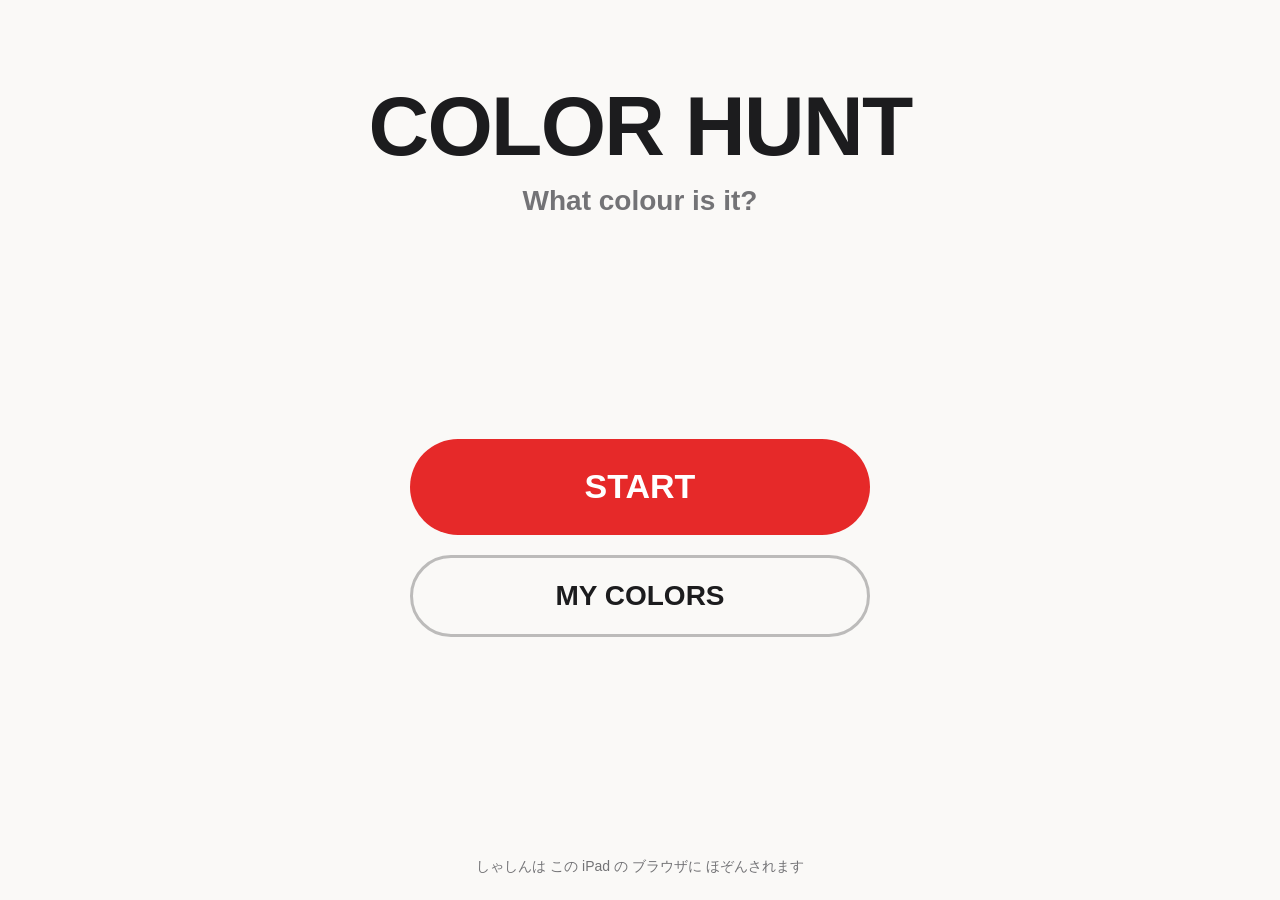
==== web/index.html @ e0b897b0 "Color Hunt: 小3外国語活動のいろさがしアプリ（Swift Playgrounds版 + Web版） 児童が「これは青だと思う」と考えてカメラを向け、アプリは指定された色の 範囲に入っている" ====
<!DOCTYPE html>
<html lang="ja">
<head>
<meta charset="utf-8">
<meta name="viewport" content="width=device-width, initial-scale=1, viewport-fit=cover, user-scalable=no">
<title>Color Hunt</title>
<meta name="description" content="小学3年生の外国語活動のための いろさがしアプリ">
<meta name="theme-color" content="#faf9f7">
<meta name="apple-mobile-web-app-capable" content="yes">
<meta name="apple-mobile-web-app-title" content="Color Hunt">
<meta name="apple-mobile-web-app-status-bar-style" content="black-translucent">
<link rel="manifest" href="manifest.webmanifest">
<link rel="stylesheet" href="styles.css">
</head>
<body>

<!-- ===================== HOME ===================== -->
<section id="screen-home" class="screen is-active screen-light">
  <div class="home-top">
    <h1 class="home-title">COLOR HUNT</h1>
    <p class="home-tagline">What colour is it?</p>
  </div>
  <div class="home-buttons">
    <button id="btn-start" class="btn btn-primary" type="button">START</button>
    <button id="btn-home-gallery" class="btn btn-secondary" type="button">MY COLORS</button>
  </div>
  <div class="home-foot">
    <p id="home-note" class="footnote"></p>
  </div>
</section>

<!-- ===================== HUNT ===================== -->
<section id="screen-hunt" class="screen screen-camera">
  <video id="video" class="camera-video" playsinline muted autoplay></video>

  <!-- まん中のターゲット（画面の中心＝映像の中心） -->
  <div class="reticle" id="reticle">
    <div class="reticle-badge" id="reticle-badge" aria-hidden="true">
      <svg viewBox="0 0 24 24" width="46" height="46"><path fill="#fff" d="M9.3 17.3 4 12l1.6-1.6 3.7 3.7L18.4 5l1.6 1.6z"/></svg>
    </div>
    <div class="reticle-ring" id="reticle-ring"></div>
    <div class="reticle-dot" id="reticle-dot"></div>
    <div class="reticle-found" id="reticle-found">You found RED!</div>
  </div>

  <!-- 上下のUI -->
  <div class="hunt-ui">
    <div class="hunt-top">
      <button id="btn-hunt-close" class="icon-button" type="button" aria-label="ホームに もどる">
        <svg viewBox="0 0 24 24" width="22" height="22"><path fill="#fff" d="M18.3 5.7 12 12l6.3 6.3-1.4 1.4L10.6 13.4 4.3 19.7 2.9 18.3 9.2 12 2.9 5.7 4.3 4.3l6.3 6.3 6.3-6.3z"/></svg>
      </button>
      <button id="btn-hunt-gallery" class="pill-button" type="button">MY COLORS</button>
    </div>

    <button id="target-word" class="target-word" type="button" aria-label="いろの なまえ。タップすると えいごで よみます">
      <span id="target-name">RED</span>
      <svg viewBox="0 0 24 24" width="32" height="32" aria-hidden="true"><path fill="#fff" fill-opacity=".9" d="M3 9v6h4l5 5V4L7 9H3zm13.5 3a4.5 4.5 0 0 0-2.5-4v8a4.5 4.5 0 0 0 2.5-4zM14 2.2v2.1a7.7 7.7 0 0 1 0 15.4v2.1a9.8 9.8 0 0 0 0-19.6z"/></svg>
    </button>

    <div class="hunt-spacer"></div>

    <p id="camera-message" class="camera-message hidden"></p>
    <p id="status-line" class="status-line">まん中に あわせてね</p>
    <button id="btn-shutter" class="shutter" type="button" aria-label="しゃしんを とる" disabled>
      <span class="shutter-inner"></span>
    </button>
  </div>

  <!-- 3 2 1 -->
  <div id="countdown" class="countdown hidden">
    <div id="countdown-color" class="countdown-color">RED</div>
    <div id="countdown-number" class="countdown-number">3</div>
  </div>

  <!-- カメラが使えないとき -->
  <div id="permission-panel" class="permission-panel hidden">
    <p class="permission-title">カメラを つかうために<br>きょかが ひつようです</p>
    <p class="permission-note" id="permission-note">
      Safari の アドレスバー左の「ぁA」→「Webサイトの設定」→ カメラを「許可」にしてください。
    </p>
    <button id="btn-retry-camera" class="btn btn-primary" type="button">もういちど ためす</button>
    <button id="btn-permission-home" class="btn btn-secondary" type="button">ホームに もどる</button>
  </div>

  <!-- 先生用のかくれた数値表示（左下すみを1.5秒長押し） -->
  <div id="debug-toggle" class="debug-toggle"></div>
  <div id="debug-panel" class="debug-panel hidden"></div>
</section>

<!-- ===================== 撮影後の確認 ===================== -->
<section id="screen-preview" class="screen screen-dark">
  <h2 id="preview-color" class="preview-color">RED</h2>
  <div class="preview-image-wrap">
    <img id="preview-image" class="preview-image" alt="">
  </div>
  <p id="preview-message" class="preview-message hidden"></p>
  <div id="preview-actions" class="preview-actions">
    <button id="btn-confirm" class="btn btn-primary" type="button">この しゃしんに する</button>
    <button id="btn-retake" class="btn btn-secondary btn-on-dark" type="button">とりなおす</button>
  </div>
  <div id="saved-actions" class="preview-actions hidden">
    <p class="saved-note">ほぞんしました</p>
    <button id="btn-share" class="btn btn-primary btn-green" type="button">ロイロノートに おくる</button>
    <button id="btn-next" class="btn btn-secondary btn-on-dark" type="button">つぎを さがす</button>
  </div>
</section>

<!-- ===================== MY COLORS ===================== -->
<section id="screen-gallery" class="screen screen-light">
  <header class="sheet-header">
    <span class="sheet-title">MY COLORS</span>
    <button id="btn-gallery-close" class="text-button" type="button">とじる</button>
  </header>
  <div id="gallery-body" class="gallery-body"></div>
  <footer class="gallery-footer">
    <button id="btn-export" class="text-button subtle" type="button">データを かきだす（先生用）</button>
  </footer>
</section>

<!-- ===================== 1枚を大きく ===================== -->
<section id="screen-detail" class="screen screen-light">
  <header class="sheet-header">
    <button id="btn-detail-back" class="text-button" type="button">← もどる</button>
    <span class="sheet-title" id="detail-color">RED</span>
    <span class="sheet-spacer"></span>
  </header>
  <div class="detail-body">
    <img id="detail-image" class="detail-image" alt="">
    <p id="detail-date" class="detail-date"></p>
    <button id="btn-detail-share" class="btn btn-primary btn-green" type="button">ロイロノートに おくる</button>
    <button id="btn-detail-delete" class="text-button danger" type="button">けす</button>
  </div>
</section>

<script type="module" src="js/app.js"></script>
</body>
</html>
---- web/styles.css ----
/* Color Hunt Web — 小学3年生向け。大きく・シンプルに。
   色は Swift 版の Theme.swift と合わせてある。 */

:root {
  --bg: #faf9f7;
  --ink: #1c1c1e;
  --subtle: #737376;
  --accent: #e62929;
  --matching: #ffcc1a;
  --success: #2ec457;
  --radius: 999px;
  --safe-t: env(safe-area-inset-top, 0px);
  --safe-b: env(safe-area-inset-bottom, 0px);
}

* { box-sizing: border-box; -webkit-tap-highlight-color: transparent; }

html, body {
  margin: 0;
  padding: 0;
  height: 100%;
  overscroll-behavior: none;
}

body {
  font-family: -apple-system, BlinkMacSystemFont, "Hiragino Sans", "Helvetica Neue", sans-serif;
  background: var(--bg);
  color: var(--ink);
  -webkit-user-select: none;
  user-select: none;
  touch-action: manipulation;
}

.hidden { display: none !important; }

/* ---------- 画面の切りかえ ---------- */
.screen {
  position: fixed;
  inset: 0;
  display: none;
  flex-direction: column;
}
.screen.is-active { display: flex; }
.screen-light { background: var(--bg); }
.screen-dark { background: #000; }
.screen-camera { background: #000; }

/* ---------- ボタン ---------- */
.btn {
  display: block;
  width: 100%;
  max-width: 460px;
  margin: 0 auto;
  border: none;
  border-radius: var(--radius);
  font-family: inherit;
  font-weight: 700;
  cursor: pointer;
  transition: opacity .12s ease, transform .12s ease;
}
.btn:active { opacity: .75; transform: scale(.985); }
.btn:disabled { opacity: .4; }

.btn-primary {
  height: 96px;
  font-size: 34px;
  color: #fff;
  background: var(--accent);
}
.btn-green { background: var(--success); }

.btn-secondary {
  height: 82px;
  font-size: 28px;
  color: var(--ink);
  background: transparent;
  border: 3px solid rgba(28, 28, 30, .28);
}
.btn-on-dark { color: #fff; border-color: rgba(255, 255, 255, .38); }

.text-button {
  border: none;
  background: none;
  font-family: inherit;
  font-size: 19px;
  font-weight: 700;
  color: var(--ink);
  padding: 10px 6px;
  cursor: pointer;
}
.text-button.subtle { color: var(--subtle); font-size: 15px; font-weight: 500; }
.text-button.danger { color: var(--accent); }

/* ---------- HOME ---------- */
#screen-home { justify-content: space-between; padding: calc(var(--safe-t) + 24px) 28px calc(var(--safe-b) + 16px); }
.home-top { text-align: center; padding-top: 6vh; }
.home-title {
  margin: 0;
  font-size: clamp(44px, 11vw, 84px);
  font-weight: 800;
  letter-spacing: -.02em;
}
.home-tagline { margin: 10px 0 0; font-size: clamp(18px, 4.4vw, 28px); font-weight: 700; color: var(--subtle); }
.home-buttons { display: flex; flex-direction: column; gap: 20px; }
.home-foot { text-align: center; min-height: 26px; }
.footnote { margin: 0; font-size: 14px; color: var(--subtle); }
.footnote.warn { color: var(--accent); }

/* ---------- カメラ画面 ---------- */
.camera-video {
  position: absolute;
  inset: 0;
  width: 100%;
  height: 100%;
  object-fit: cover;
  background: #000;
}

.hunt-ui {
  position: absolute;
  inset: 0;
  display: flex;
  flex-direction: column;
  align-items: center;
  padding: calc(var(--safe-t) + 8px) 18px calc(var(--safe-b) + 18px);
  pointer-events: none;
}
.hunt-ui > * { pointer-events: auto; }
.hunt-spacer { flex: 1; }

.hunt-top { width: 100%; display: flex; justify-content: space-between; align-items: flex-start; }
.icon-button {
  width: 52px; height: 52px;
  border: none; border-radius: 50%;
  background: rgba(0, 0, 0, .45);
  display: flex; align-items: center; justify-content: center;
  cursor: pointer;
}
.pill-button {
  height: 52px; padding: 0 18px;
  border: none; border-radius: var(--radius);
  background: rgba(0, 0, 0, .45);
  color: #fff; font-family: inherit; font-size: 16px; font-weight: 800;
  letter-spacing: .04em;
  cursor: pointer;
}

.target-word {
  margin-top: 8px;
  display: flex; align-items: center; gap: 14px;
  padding: 8px 28px;
  border: none; border-radius: var(--radius);
  background: rgba(0, 0, 0, .45);
  color: #fff;
  font-family: inherit;
  font-size: clamp(44px, 12vw, 78px);
  font-weight: 800;
  letter-spacing: -.01em;
  cursor: pointer;
}
.target-word:active { opacity: .8; }

.status-line {
  margin: 0 0 14px;
  padding: 8px 18px;
  border-radius: var(--radius);
  background: rgba(0, 0, 0, .35);
  color: #fff;
  font-size: 19px;
  font-weight: 700;
}
.camera-message {
  margin: 0 0 10px;
  padding: 9px 18px;
  border-radius: var(--radius);
  background: var(--accent);
  color: #fff;
  font-size: 15px;
  font-weight: 600;
  text-align: center;
  max-width: 90%;
}

.shutter {
  width: 96px; height: 96px;
  border: 6px solid #fff;
  border-radius: 50%;
  background: transparent;
  display: flex; align-items: center; justify-content: center;
  cursor: pointer;
  opacity: .35;
  transition: opacity .2s ease;
}
.shutter:not(:disabled) { opacity: 1; }
.shutter:not(:disabled):active { transform: scale(.94); }
.shutter-inner { width: 78px; height: 78px; border-radius: 50%; background: #fff; }

/* ---------- まん中のターゲット ---------- */
.reticle {
  position: absolute;
  top: 50%; left: 50%;
  transform: translate(-50%, -50%);
  width: 0; height: 0;
  pointer-events: none;
}
.reticle-ring {
  position: absolute; top: 50%; left: 50%;
  width: 230px; height: 230px;
  margin: -115px 0 0 -115px;
  border: 7px solid #fff;
  border-radius: 50%;
  filter: drop-shadow(0 0 5px rgba(0, 0, 0, .45));
  transition: border-color .18s ease, border-width .18s ease;
}
.reticle-dot {
  position: absolute; top: 50%; left: 50%;
  width: 16px; height: 16px; margin: -8px 0 0 -8px;
  background: #fff; border-radius: 50%;
  filter: drop-shadow(0 0 3px rgba(0, 0, 0, .45));
  transition: background-color .18s ease;
}
.reticle.is-matching .reticle-ring { border-color: var(--matching); }
.reticle.is-matching .reticle-dot { background: var(--matching); }
.reticle.is-found .reticle-ring { border-color: var(--success); border-width: 12px; }
.reticle.is-found .reticle-dot { background: var(--success); }

.reticle-badge {
  position: absolute; top: 50%; left: 50%;
  width: 84px; height: 84px; margin: -219px 0 0 -42px;
  background: var(--success); border-radius: 50%;
  display: none; align-items: center; justify-content: center;
  filter: drop-shadow(0 2px 6px rgba(0, 0, 0, .35));
}
.reticle-found {
  position: absolute; top: 50%; left: 50%;
  transform: translateX(-50%);
  margin-top: 137px;
  padding: 10px 20px;
  white-space: nowrap;
  background: var(--success);
  color: #fff; border-radius: var(--radius);
  font-size: 26px; font-weight: 800;
  display: none;
}
.reticle.is-found .reticle-badge,
.reticle.is-found .reticle-found { display: flex; }

/* ---------- 3 2 1 ---------- */
.countdown {
  position: absolute; inset: 0;
  background: rgba(0, 0, 0, .72);
  display: flex; flex-direction: column;
  align-items: center; justify-content: center;
  color: #fff;
}
.countdown-color { font-size: clamp(52px, 15vw, 96px); font-weight: 800; letter-spacing: -.01em; }
.countdown-number { font-size: clamp(96px, 28vw, 165px); font-weight: 800; line-height: 1; }
.countdown-number.pop { animation: pop .25s ease-out; }
@keyframes pop { from { transform: scale(.7); opacity: 0; } to { transform: scale(1); opacity: 1; } }

/* ---------- カメラが使えないとき ---------- */
.permission-panel {
  position: absolute; inset: 0;
  background: var(--bg);
  display: flex; flex-direction: column;
  align-items: center; justify-content: center;
  gap: 18px; padding: 30px;
  text-align: center;
}
.permission-title { margin: 0; font-size: 26px; font-weight: 800; line-height: 1.5; }
.permission-note { margin: 0; font-size: 15px; color: var(--subtle); line-height: 1.7; max-width: 460px; }

/* ---------- 先生用のかくれた表示 ---------- */
.debug-toggle { position: absolute; left: 0; bottom: 0; width: 64px; height: 64px; }
.debug-panel {
  position: absolute; left: 8px; bottom: 76px;
  padding: 8px 10px; border-radius: 8px;
  background: rgba(0, 0, 0, .65); color: #fff;
  font-family: ui-monospace, Menlo, monospace; font-size: 14px; white-space: pre;
}

/* ---------- 撮影後の確認 ---------- */
#screen-preview { align-items: center; padding: calc(var(--safe-t) + 10px) 24px calc(var(--safe-b) + 20px); gap: 14px; }
.preview-color { margin: 0; color: #fff; font-size: 46px; font-weight: 800; }
.preview-image-wrap { flex: 1; width: 100%; display: flex; align-items: center; justify-content: center; min-height: 0; }
.preview-image { max-width: 100%; max-height: 100%; object-fit: contain; }
.preview-message {
  margin: 0; padding: 9px 18px; border-radius: var(--radius);
  background: var(--accent); color: #fff; font-size: 16px; font-weight: 600; text-align: center;
}
.preview-actions { width: 100%; display: flex; flex-direction: column; gap: 12px; align-items: center; }
.saved-note { margin: 0; color: var(--success); font-size: 20px; font-weight: 800; }

/* ---------- MY COLORS ---------- */
.sheet-header {
  display: flex; align-items: center; justify-content: space-between;
  gap: 8px; padding: calc(var(--safe-t) + 8px) 16px 8px;
  border-bottom: 1px solid rgba(0, 0, 0, .08);
}
.sheet-title { font-size: 19px; font-weight: 800; letter-spacing: .04em; }
.sheet-spacer { width: 64px; }
.gallery-body { flex: 1; overflow-y: auto; -webkit-overflow-scrolling: touch; padding: 20px; }
.gallery-footer { padding: 6px 16px calc(var(--safe-b) + 10px); text-align: center; }

.color-section { margin-bottom: 30px; }
.color-section-head { display: flex; align-items: center; gap: 10px; margin-bottom: 12px; }
.color-dot { width: 22px; height: 22px; border-radius: 50%; }
.color-name { font-size: 30px; font-weight: 800; }
.color-count { font-size: 18px; font-weight: 700; color: var(--subtle); }
.color-grid { display: grid; grid-template-columns: repeat(auto-fill, minmax(140px, 1fr)); gap: 12px; }
.thumb { position: relative; width: 100%; aspect-ratio: 1 / 1; border: none; padding: 0; border-radius: 14px; overflow: hidden; background: #e6e6e6; cursor: pointer; }
.thumb img { width: 100%; height: 100%; object-fit: cover; display: block; }
.gallery-empty { text-align: center; padding-top: 80px; color: var(--subtle); }
.gallery-empty p { margin: 8px 0; }
.gallery-empty .big { font-size: 22px; font-weight: 800; }

/* ---------- 1枚を大きく ---------- */
.detail-body { flex: 1; display: flex; flex-direction: column; align-items: center; gap: 14px; padding: 18px 24px calc(var(--safe-b) + 20px); min-height: 0; }
.detail-image { flex: 1; max-width: 100%; min-height: 0; object-fit: contain; }
.detail-date { margin: 0; font-size: 15px; color: var(--subtle); }

/* ---------- 大きい画面 ---------- */
@media (min-width: 820px) {
  .home-title { font-size: 84px; }
  .color-grid { grid-template-columns: repeat(auto-fill, minmax(170px, 1fr)); }
}
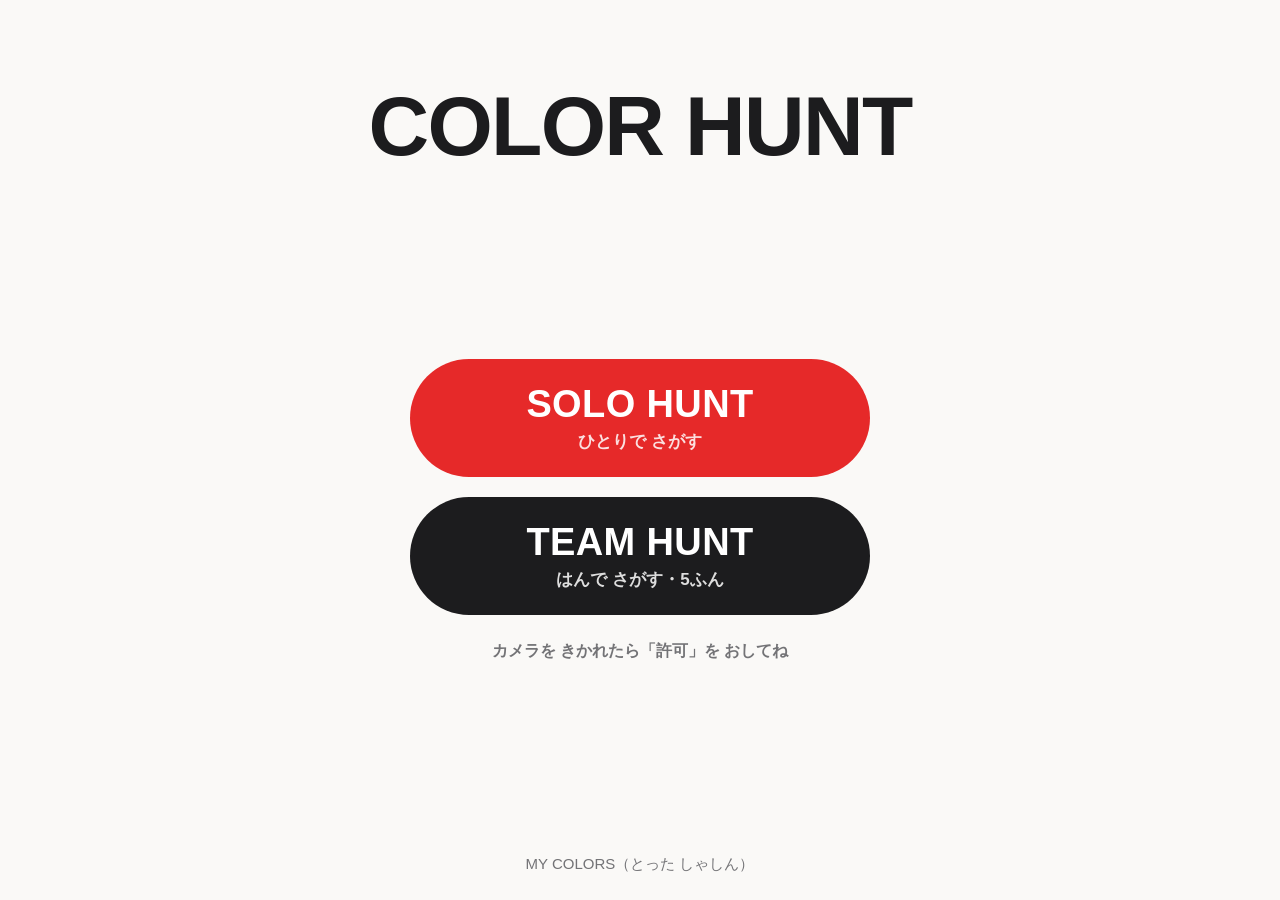
==== commit 06d39a27: "Web版: 子どもだけで使えるよう選択肢を減らし、TEAM HUNT を追加 前回の授業で、メニューが分かりにくかった。確認と選択肢をなくす。  簡略化: - HOME は SOLO HUNT / T" ====
--- a/web/index.html
+++ b/web/index.html
@@ -14,48 +14,68 @@
 </head>
 <body>
 
-<!-- ===================== HOME ===================== -->
+<!-- ===================== HOME（えらぶのは2つだけ） ===================== -->
 <section id="screen-home" class="screen is-active screen-light">
   <div class="home-top">
     <h1 class="home-title">COLOR HUNT</h1>
-    <p class="home-tagline">What colour is it?</p>
   </div>
   <div class="home-buttons">
-    <button id="btn-start" class="btn btn-primary" type="button">START</button>
-    <button id="btn-home-gallery" class="btn btn-secondary" type="button">MY COLORS</button>
+    <button id="btn-solo" class="btn btn-mode btn-primary" type="button">
+      <span class="mode-title">SOLO HUNT</span>
+      <span class="mode-sub">ひとりで さがす</span>
+    </button>
+    <button id="btn-team" class="btn btn-mode btn-dark" type="button">
+      <span class="mode-title">TEAM HUNT</span>
+      <span class="mode-sub">はんで さがす・5ふん</span>
+    </button>
+    <p class="home-hint">カメラを きかれたら「許可」を おしてね</p>
   </div>
   <div class="home-foot">
-    <p id="home-note" class="footnote"></p>
+    <button id="btn-home-gallery" class="text-button subtle" type="button">MY COLORS（とった しゃしん）</button>
   </div>
 </section>
 
-<!-- ===================== HUNT ===================== -->
+<!-- ===================== TEAM をえらぶ ===================== -->
+<section id="screen-team" class="screen screen-light">
+  <header class="plain-header">
+    <button id="btn-team-back" class="text-button subtle" type="button">← もどる</button>
+  </header>
+  <h2 class="team-title">Choose your team</h2>
+  <div id="team-grid" class="team-grid"></div>
+</section>
+
+<!-- ===================== さがす（SOLO / TEAM 共通） ===================== -->
 <section id="screen-hunt" class="screen screen-camera">
   <video id="video" class="camera-video" playsinline muted autoplay></video>
 
-  <!-- まん中のターゲット（画面の中心＝映像の中心） -->
   <div class="reticle" id="reticle">
-    <div class="reticle-badge" id="reticle-badge" aria-hidden="true">
+    <div class="reticle-badge" aria-hidden="true">
       <svg viewBox="0 0 24 24" width="46" height="46"><path fill="#fff" d="M9.3 17.3 4 12l1.6-1.6 3.7 3.7L18.4 5l1.6 1.6z"/></svg>
     </div>
-    <div class="reticle-ring" id="reticle-ring"></div>
-    <div class="reticle-dot" id="reticle-dot"></div>
+    <div class="reticle-ring"></div>
+    <div class="reticle-dot"></div>
     <div class="reticle-found" id="reticle-found">You found RED!</div>
   </div>
 
-  <!-- 上下のUI -->
   <div class="hunt-ui">
     <div class="hunt-top">
       <button id="btn-hunt-close" class="icon-button" type="button" aria-label="ホームに もどる">
         <svg viewBox="0 0 24 24" width="22" height="22"><path fill="#fff" d="M18.3 5.7 12 12l6.3 6.3-1.4 1.4L10.6 13.4 4.3 19.7 2.9 18.3 9.2 12 2.9 5.7 4.3 4.3l6.3 6.3 6.3-6.3z"/></svg>
       </button>
-      <button id="btn-hunt-gallery" class="pill-button" type="button">MY COLORS</button>
+      <button id="btn-finish" class="pill-button hidden" type="button">FINISH</button>
+      <span class="hunt-top-spacer"></span>
+      <span id="team-badge" class="pill-label hidden">TEAM 1</span>
     </div>
 
     <button id="target-word" class="target-word" type="button" aria-label="いろの なまえ。タップすると えいごで よみます">
       <span id="target-name">RED</span>
       <svg viewBox="0 0 24 24" width="32" height="32" aria-hidden="true"><path fill="#fff" fill-opacity=".9" d="M3 9v6h4l5 5V4L7 9H3zm13.5 3a4.5 4.5 0 0 0-2.5-4v8a4.5 4.5 0 0 0 2.5-4zM14 2.2v2.1a7.7 7.7 0 0 1 0 15.4v2.1a9.8 9.8 0 0 0 0-19.6z"/></svg>
     </button>
+
+    <div id="team-status" class="team-status hidden">
+      <span class="team-timer" id="team-timer">5:00</span>
+      <span class="team-found">✓ Found <b id="team-found">0</b></span>
+    </div>
 
     <div class="hunt-spacer"></div>
 
@@ -72,37 +92,70 @@
     <div id="countdown-number" class="countdown-number">3</div>
   </div>
 
+  <!-- 撮ったら確認画面を出さず、ここで一瞬知らせてすぐ探索へ戻る -->
+  <div id="saved-flash" class="saved-flash hidden">
+    <img id="saved-image" class="saved-image" alt="">
+    <div class="saved-label">✓ ほぞんしました</div>
+  </div>
+
+  <!-- TIME'S UP -->
+  <div id="timesup" class="timesup hidden">
+    <div class="timesup-title">TIME'S UP!</div>
+    <div class="timesup-sub" id="timesup-sub">Found 0</div>
+  </div>
+
+  <!-- FINISH の確認（2択だけ） -->
+  <div id="finish-confirm" class="modal hidden">
+    <div class="modal-card">
+      <p class="modal-title">Finish Team Hunt?</p>
+      <button id="btn-finish-yes" class="btn btn-primary" type="button">Finish</button>
+      <button id="btn-finish-no" class="btn btn-secondary" type="button">Cancel</button>
+    </div>
+  </div>
+
   <!-- カメラが使えないとき -->
   <div id="permission-panel" class="permission-panel hidden">
-    <p class="permission-title">カメラを つかうために<br>きょかが ひつようです</p>
-    <p class="permission-note" id="permission-note">
-      Safari の アドレスバー左の「ぁA」→「Webサイトの設定」→ カメラを「許可」にしてください。
-    </p>
+    <p class="permission-title">カメラが つかえません<br>せんせいを よんでね</p>
+    <div class="teacher-note">
+      <b>先生へ</b><br>
+      ページを再読み込みすると、もう一度カメラの許可を聞かれます。<br>
+      出ない場合: Safari のアドレスバー左の「ぁA」→「Webサイトの設定」→ カメラ →「許可」
+    </div>
     <button id="btn-retry-camera" class="btn btn-primary" type="button">もういちど ためす</button>
     <button id="btn-permission-home" class="btn btn-secondary" type="button">ホームに もどる</button>
   </div>
 
-  <!-- 先生用のかくれた数値表示（左下すみを1.5秒長押し） -->
   <div id="debug-toggle" class="debug-toggle"></div>
   <div id="debug-panel" class="debug-panel hidden"></div>
 </section>
 
-<!-- ===================== 撮影後の確認 ===================== -->
-<section id="screen-preview" class="screen screen-dark">
-  <h2 id="preview-color" class="preview-color">RED</h2>
-  <div class="preview-image-wrap">
-    <img id="preview-image" class="preview-image" alt="">
+<!-- ===================== RESULT（大画面に映す前提） ===================== -->
+<section id="screen-result" class="screen screen-light">
+  <div class="result-head">
+    <div class="result-team" id="result-team">TEAM 1</div>
+    <div class="result-color"><span class="result-swatch" id="result-swatch"></span><span id="result-color">RED</span></div>
+    <div class="result-count" id="result-count">0</div>
+    <div class="result-found">FOUND</div>
   </div>
-  <p id="preview-message" class="preview-message hidden"></p>
-  <div id="preview-actions" class="preview-actions">
-    <button id="btn-confirm" class="btn btn-primary" type="button">この しゃしんに する</button>
-    <button id="btn-retake" class="btn btn-secondary btn-on-dark" type="button">とりなおす</button>
+  <div id="result-grid" class="result-grid"></div>
+  <div class="result-foot">
+    <button id="btn-result-home" class="btn btn-secondary" type="button">ホームに もどる</button>
   </div>
-  <div id="saved-actions" class="preview-actions hidden">
-    <p class="saved-note">ほぞんしました</p>
-    <button id="btn-share" class="btn btn-primary btn-green" type="button">ロイロノートに おくる</button>
-    <button id="btn-next" class="btn btn-secondary btn-on-dark" type="button">つぎを さがす</button>
+</section>
+
+<!-- ===================== 写真を大きく ===================== -->
+<section id="screen-viewer" class="screen screen-light">
+  <header class="plain-header">
+    <button id="btn-viewer-back" class="text-button subtle" type="button">← もどる</button>
+    <button id="btn-viewer-share" class="text-button subtle" type="button">ロイロノートに おくる</button>
+  </header>
+  <div class="viewer-color" id="viewer-color">RED</div>
+  <div class="viewer-stage">
+    <button id="btn-prev" class="viewer-nav" type="button" aria-label="まえの しゃしん">‹</button>
+    <img id="viewer-image" class="viewer-image" alt="">
+    <button id="btn-next" class="viewer-nav" type="button" aria-label="つぎの しゃしん">›</button>
   </div>
+  <div class="viewer-index" id="viewer-index">1 / 1</div>
 </section>
 
 <!-- ===================== MY COLORS ===================== -->
@@ -117,7 +170,7 @@
   </footer>
 </section>
 
-<!-- ===================== 1枚を大きく ===================== -->
+<!-- ===================== 1枚を大きく（MY COLORS から） ===================== -->
 <section id="screen-detail" class="screen screen-light">
   <header class="sheet-header">
     <button id="btn-detail-back" class="text-button" type="button">← もどる</button>
--- a/web/styles.css
+++ b/web/styles.css
@@ -324,3 +324,135 @@
   .home-title { font-size: 84px; }
   .color-grid { grid-template-columns: repeat(auto-fill, minmax(170px, 1fr)); }
 }
+
+/* =====================================================================
+   簡略版（2026-09）: 選択肢を減らした HOME / TEAM / RESULT / 撮影後の知らせ
+   ===================================================================== */
+
+/* ---------- HOME: 2つの大きなボタン ---------- */
+.btn-mode {
+  height: auto;
+  min-height: 118px;
+  padding: 16px 20px;
+  display: flex;
+  flex-direction: column;
+  align-items: center;
+  justify-content: center;
+  gap: 4px;
+}
+.btn-dark { color: #fff; background: var(--ink); }
+.mode-title { font-size: 38px; font-weight: 800; letter-spacing: .01em; }
+.mode-sub { font-size: 17px; font-weight: 700; opacity: .85; }
+.home-hint { margin: 6px 0 0; text-align: center; font-size: 16px; font-weight: 700; color: var(--subtle); }
+
+/* ---------- TEAM をえらぶ ---------- */
+.plain-header {
+  display: flex; align-items: center; justify-content: space-between;
+  padding: calc(var(--safe-t) + 8px) 16px 4px;
+}
+.team-title { margin: 6px 0 18px; text-align: center; font-size: clamp(34px, 7vw, 48px); font-weight: 800; }
+.team-grid {
+  display: grid;
+  grid-template-columns: repeat(auto-fill, minmax(150px, 1fr));
+  gap: 18px;
+  padding: 0 24px calc(var(--safe-b) + 24px);
+  max-width: 820px;
+  width: 100%;
+  margin: 0 auto;
+}
+.team-card {
+  height: 150px;
+  border: 3px solid rgba(28, 28, 30, .18);
+  border-radius: 22px;
+  background: #fff;
+  display: flex; flex-direction: column; align-items: center; justify-content: center;
+  font-family: inherit; color: var(--ink);
+  cursor: pointer;
+}
+.team-card:active { transform: scale(.97); }
+.team-card small { font-size: 16px; font-weight: 700; color: var(--subtle); }
+.team-card span { font-size: 72px; font-weight: 800; line-height: 1; }
+
+/* ---------- さがす画面の TEAM 表示 ---------- */
+.hunt-top-spacer { flex: 1; }
+.pill-label {
+  height: 52px; padding: 0 16px;
+  border-radius: var(--radius);
+  background: rgba(0, 0, 0, .45);
+  color: #fff; font-size: 17px; font-weight: 800;
+  display: inline-flex; align-items: center;
+}
+.team-status { margin-top: 10px; display: flex; gap: 14px; align-items: center; }
+.team-timer {
+  padding: 4px 18px; border-radius: var(--radius);
+  background: rgba(0, 0, 0, .45); color: #fff;
+  font-size: 40px; font-weight: 800; font-variant-numeric: tabular-nums;
+}
+.team-timer.is-warning { color: var(--matching); }
+.team-found {
+  padding: 6px 16px; border-radius: var(--radius);
+  background: rgba(0, 0, 0, .45); color: #fff;
+  font-size: 18px; font-weight: 700;
+}
+.team-found b { font-size: 30px; font-weight: 800; margin-left: 4px; }
+
+/* ---------- 撮ったあとの一瞬の知らせ ---------- */
+.saved-flash {
+  position: absolute; inset: 0;
+  background: rgba(0, 0, 0, .82);
+  display: flex; flex-direction: column; align-items: center; justify-content: center;
+  gap: 18px;
+}
+.saved-image { max-width: 70%; max-height: 58%; border-radius: 16px; border: 4px solid #fff; }
+.saved-label { color: #fff; font-size: 34px; font-weight: 800; }
+
+/* ---------- TIME'S UP / 確認 ---------- */
+.timesup {
+  position: absolute; inset: 0; background: rgba(0, 0, 0, .8);
+  display: flex; flex-direction: column; align-items: center; justify-content: center; gap: 10px;
+  color: #fff;
+}
+.timesup-title { font-size: clamp(48px, 13vw, 76px); font-weight: 800; }
+.timesup-sub { font-size: 40px; font-weight: 800; opacity: .9; }
+.modal {
+  position: absolute; inset: 0; background: rgba(0, 0, 0, .55);
+  display: flex; align-items: center; justify-content: center; padding: 24px;
+}
+.modal-card {
+  width: 100%; max-width: 440px; background: var(--bg); border-radius: 24px;
+  padding: 26px 22px; display: flex; flex-direction: column; gap: 14px;
+}
+.modal-title { margin: 0 0 4px; text-align: center; font-size: 26px; font-weight: 800; }
+.teacher-note {
+  max-width: 480px; padding: 14px; border-radius: 14px;
+  background: rgba(28, 28, 30, .05);
+  font-size: 14px; line-height: 1.7; color: var(--subtle); text-align: center;
+}
+
+/* ---------- RESULT（教室の大画面に映す） ---------- */
+#screen-result { padding-top: calc(var(--safe-t) + 8px); }
+.result-head { text-align: center; padding: 6px 20px 0; }
+.result-team { font-size: 44px; font-weight: 800; }
+.result-color { display: flex; align-items: center; justify-content: center; gap: 14px; font-size: 62px; font-weight: 800; }
+.result-swatch { width: 38px; height: 38px; border-radius: 10px; border: 2px solid rgba(28,28,30,.18); }
+.result-count { font-size: 150px; font-weight: 800; line-height: 1; margin-top: 4px; }
+.result-found { font-size: 34px; font-weight: 800; color: var(--subtle); margin-top: -6px; }
+.result-grid {
+  flex: 1; overflow-y: auto; -webkit-overflow-scrolling: touch;
+  display: grid; grid-template-columns: repeat(auto-fill, minmax(230px, 1fr));
+  gap: 14px; padding: 14px 20px; align-content: start;
+}
+.result-foot { padding: 10px 28px calc(var(--safe-b) + 16px); }
+.result-empty { grid-column: 1 / -1; text-align: center; color: var(--subtle); font-size: 20px; font-weight: 700; padding-top: 30px; }
+
+/* ---------- 写真を大きく ---------- */
+.viewer-color { text-align: center; font-size: 46px; font-weight: 800; }
+.viewer-stage { flex: 1; min-height: 0; display: flex; align-items: center; gap: 8px; padding: 8px; }
+.viewer-image { flex: 1; min-width: 0; max-height: 100%; object-fit: contain; }
+.viewer-nav {
+  width: 64px; height: 120px; border: none; border-radius: 16px;
+  background: rgba(28, 28, 30, .06); color: var(--ink);
+  font-size: 56px; font-weight: 700; cursor: pointer;
+}
+.viewer-nav:disabled { opacity: .2; }
+.viewer-index { text-align: center; font-size: 30px; font-weight: 800; padding-bottom: calc(var(--safe-b) + 16px); }
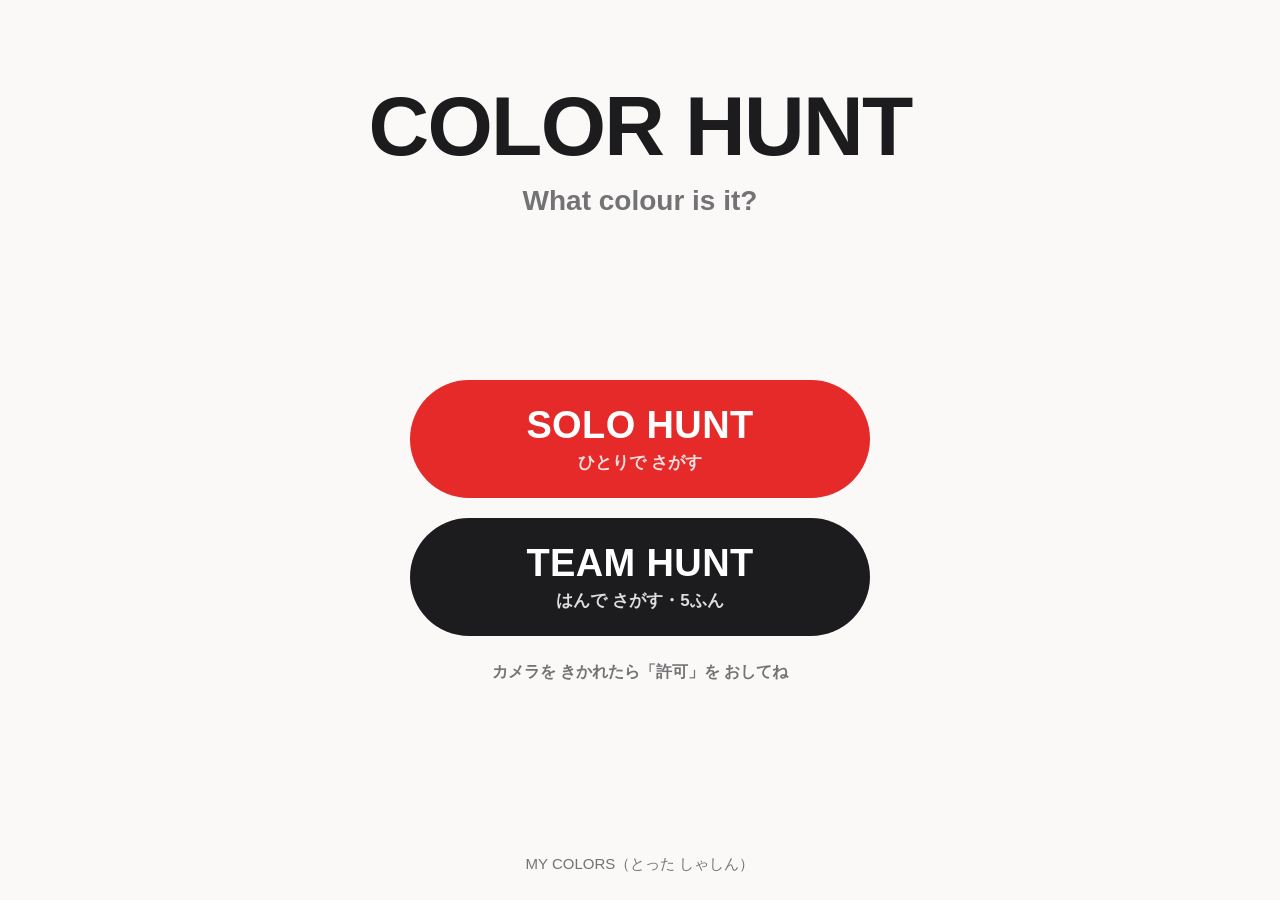
==== commit 0ddb3f45: "Swift版も子ども向けに簡略化 / Web版のホームに What colour is it? を戻す Swift版（Web版と同じ方針）: - 撮影後の確認画面（この しゃしんに する／とりなおす）" ====
--- a/web/index.html
+++ b/web/index.html
@@ -18,6 +18,7 @@
 <section id="screen-home" class="screen is-active screen-light">
   <div class="home-top">
     <h1 class="home-title">COLOR HUNT</h1>
+    <p class="home-tagline">What colour is it?</p>
   </div>
   <div class="home-buttons">
     <button id="btn-solo" class="btn btn-mode btn-primary" type="button">
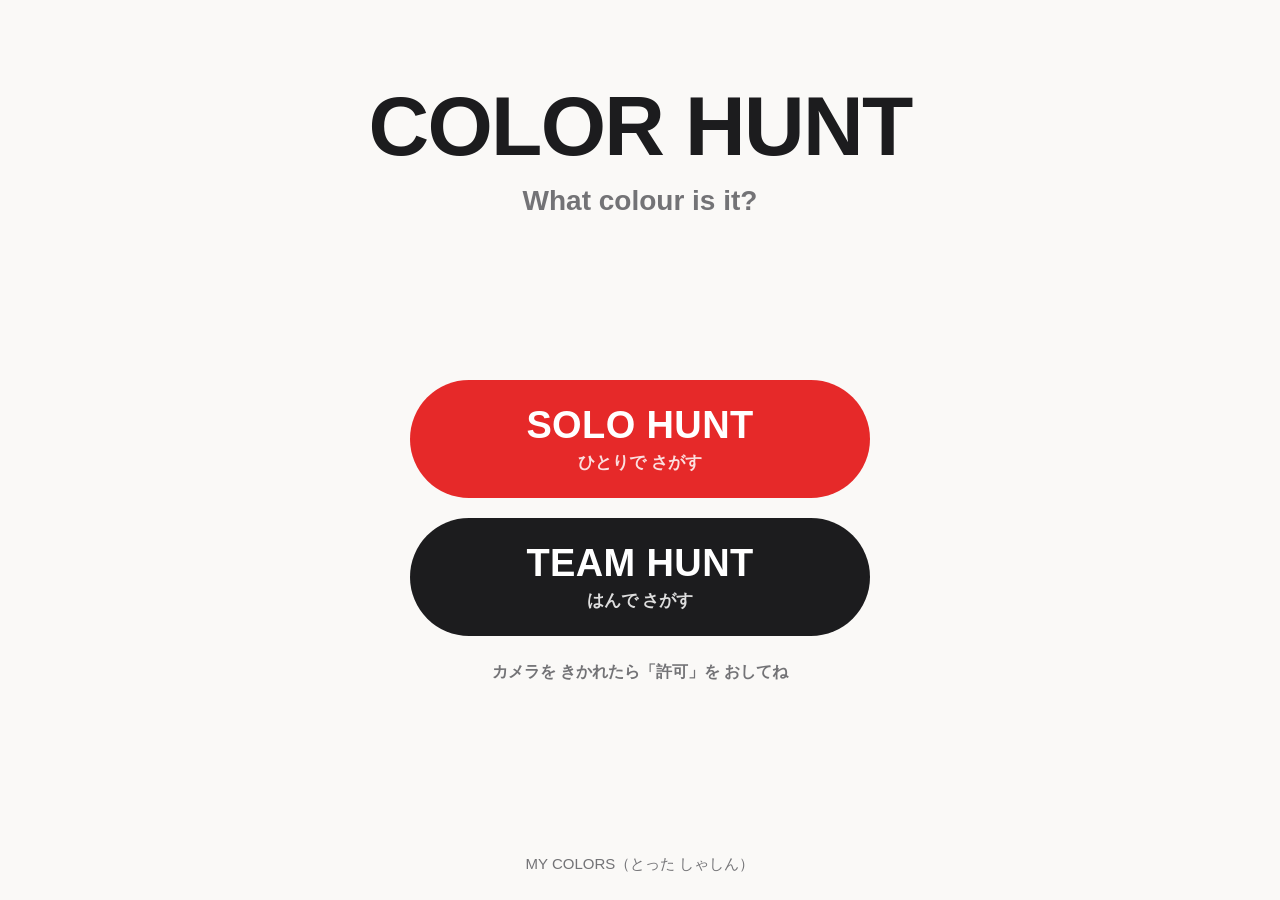
==== commit db35c073: "開始前の画面・時間制限・難易度（色数）・SOLO のけっか画面・活動ごとの履歴 授業で使ってみての要望に対応。Web 版と Swift 版の両方。  - はじめる前の画面を SOLO / TEAM 両" ====
--- a/web/index.html
+++ b/web/index.html
@@ -27,7 +27,7 @@
     </button>
     <button id="btn-team" class="btn btn-mode btn-dark" type="button">
       <span class="mode-title">TEAM HUNT</span>
-      <span class="mode-sub">はんで さがす・5ふん</span>
+      <span class="mode-sub">はんで さがす</span>
     </button>
     <p class="home-hint">カメラを きかれたら「許可」を おしてね</p>
   </div>
@@ -43,6 +43,45 @@
   </header>
   <h2 class="team-title">Choose your team</h2>
   <div id="team-grid" class="team-grid"></div>
+</section>
+
+<!-- ===================== はじめる前（SOLO / TEAM 共通） ===================== -->
+<section id="screen-setup" class="screen screen-light">
+  <header class="plain-header">
+    <button id="btn-setup-back" class="text-button subtle" type="button">← もどる</button>
+  </header>
+
+  <h2 class="setup-title" id="setup-title">SOLO HUNT</h2>
+
+  <!-- TEAM のときだけ出る: 担当の色 -->
+  <button id="setup-team-color" class="setup-color hidden" type="button"
+          aria-label="いろの なまえ。タップすると えいごで よみます">
+    <span class="setup-swatch" id="setup-swatch"></span>
+    <span class="setup-color-name" id="setup-color-name">RED</span>
+    <span class="setup-color-hint">タップすると えいごで きこえます</span>
+  </button>
+
+  <!-- SOLO のときだけ出る: 難易度（＝いろの かず） -->
+  <div id="setup-level-block" class="setup-block">
+    <p class="setup-label">いろの かず</p>
+    <div id="setup-levels" class="chip-row"></div>
+  </div>
+
+  <div class="setup-block">
+    <p class="setup-label">じかん</p>
+    <div id="setup-times" class="chip-row"></div>
+    <div class="stepper-row">
+      <span class="stepper-label">そのほか</span>
+      <button id="btn-time-minus" class="stepper-btn" type="button" aria-label="1ぷん みじかく">−</button>
+      <button id="btn-time-custom" class="stepper-value" type="button">10ふん</button>
+      <button id="btn-time-plus" class="stepper-btn" type="button" aria-label="1ぷん ながく">＋</button>
+    </div>
+  </div>
+
+  <div class="setup-foot">
+    <p class="setup-summary" id="setup-summary">かんたん（7いろ）・3ふん</p>
+    <button id="btn-start" class="btn btn-primary btn-start" type="button">START</button>
+  </div>
 </section>
 
 <!-- ===================== さがす（SOLO / TEAM 共通） ===================== -->
@@ -73,9 +112,9 @@
       <svg viewBox="0 0 24 24" width="32" height="32" aria-hidden="true"><path fill="#fff" fill-opacity=".9" d="M3 9v6h4l5 5V4L7 9H3zm13.5 3a4.5 4.5 0 0 0-2.5-4v8a4.5 4.5 0 0 0 2.5-4zM14 2.2v2.1a7.7 7.7 0 0 1 0 15.4v2.1a9.8 9.8 0 0 0 0-19.6z"/></svg>
     </button>
 
-    <div id="team-status" class="team-status hidden">
-      <span class="team-timer" id="team-timer">5:00</span>
-      <span class="team-found">✓ Found <b id="team-found">0</b></span>
+    <div id="hunt-status" class="hunt-status">
+      <span class="hunt-timer" id="hunt-timer">5:00</span>
+      <span class="hunt-found">✓ Found <b id="hunt-found">0</b></span>
     </div>
 
     <div class="hunt-spacer"></div>
@@ -105,12 +144,12 @@
     <div class="timesup-sub" id="timesup-sub">Found 0</div>
   </div>
 
-  <!-- FINISH の確認（2択だけ） -->
+  <!-- おわるときの確認（2択だけ） -->
   <div id="finish-confirm" class="modal hidden">
     <div class="modal-card">
-      <p class="modal-title">Finish Team Hunt?</p>
-      <button id="btn-finish-yes" class="btn btn-primary" type="button">Finish</button>
-      <button id="btn-finish-no" class="btn btn-secondary" type="button">Cancel</button>
+      <p class="modal-title">おわりますか？</p>
+      <button id="btn-finish-yes" class="btn btn-primary" type="button">おわる</button>
+      <button id="btn-finish-no" class="btn btn-secondary" type="button">つづける</button>
     </div>
   </div>
 
@@ -133,8 +172,9 @@
 <!-- ===================== RESULT（大画面に映す前提） ===================== -->
 <section id="screen-result" class="screen screen-light">
   <div class="result-head">
-    <div class="result-team" id="result-team">TEAM 1</div>
-    <div class="result-color"><span class="result-swatch" id="result-swatch"></span><span id="result-color">RED</span></div>
+    <div class="result-team" id="result-title">TEAM 1</div>
+    <div class="result-color" id="result-color-row"><span class="result-swatch" id="result-swatch"></span><span id="result-color">RED</span></div>
+    <div class="result-sub" id="result-sub"></div>
     <div class="result-count" id="result-count">0</div>
     <div class="result-found">FOUND</div>
   </div>
--- a/web/styles.css
+++ b/web/styles.css
@@ -382,19 +382,19 @@
   color: #fff; font-size: 17px; font-weight: 800;
   display: inline-flex; align-items: center;
 }
-.team-status { margin-top: 10px; display: flex; gap: 14px; align-items: center; }
-.team-timer {
+.hunt-status { margin-top: 10px; display: flex; gap: 14px; align-items: center; }
+.hunt-timer {
   padding: 4px 18px; border-radius: var(--radius);
   background: rgba(0, 0, 0, .45); color: #fff;
   font-size: 40px; font-weight: 800; font-variant-numeric: tabular-nums;
 }
-.team-timer.is-warning { color: var(--matching); }
-.team-found {
+.hunt-timer.is-warning { color: var(--matching); }
+.hunt-found {
   padding: 6px 16px; border-radius: var(--radius);
   background: rgba(0, 0, 0, .45); color: #fff;
   font-size: 18px; font-weight: 700;
 }
-.team-found b { font-size: 30px; font-weight: 800; margin-left: 4px; }
+.hunt-found b { font-size: 30px; font-weight: 800; margin-left: 4px; }
 
 /* ---------- 撮ったあとの一瞬の知らせ ---------- */
 .saved-flash {
@@ -456,3 +456,57 @@
 }
 .viewer-nav:disabled { opacity: .2; }
 .viewer-index { text-align: center; font-size: 30px; font-weight: 800; padding-bottom: calc(var(--safe-b) + 16px); }
+
+/* ---------- はじめる前（SOLO / TEAM 共通） ---------- */
+#screen-setup { padding: calc(var(--safe-t) + 6px) 24px calc(var(--safe-b) + 14px); overflow-y: auto; }
+.setup-title { margin: 2px 0 14px; text-align: center; font-size: clamp(34px, 7vw, 46px); font-weight: 800; }
+.setup-color {
+  display: flex; flex-direction: column; align-items: center; gap: 6px;
+  width: 100%; max-width: 460px; margin: 0 auto 18px;
+  border: none; background: none; font-family: inherit; cursor: pointer;
+}
+.setup-swatch { width: 74px; height: 74px; border-radius: 18px; border: 2px solid rgba(28, 28, 30, .18); }
+.setup-color-name { font-size: clamp(42px, 11vw, 58px); font-weight: 800; line-height: 1.1; }
+.setup-color-hint { font-size: 14px; color: var(--subtle); }
+.setup-block { width: 100%; max-width: 460px; margin: 0 auto 16px; }
+.setup-label { margin: 0 0 8px; font-size: 17px; font-weight: 800; color: var(--subtle); }
+.chip-row { display: grid; grid-template-columns: repeat(auto-fit, minmax(76px, 1fr)); gap: 10px; }
+.chip {
+  min-height: 64px; padding: 8px 6px;
+  border: 3px solid rgba(28, 28, 30, .18); border-radius: 18px;
+  background: transparent; color: var(--ink);
+  font-family: inherit; font-size: 24px; font-weight: 800; cursor: pointer;
+  display: flex; flex-direction: column; align-items: center; justify-content: center; gap: 2px;
+}
+.chip small { font-size: 13px; font-weight: 700; color: var(--subtle); }
+.chip.is-on { background: var(--ink); color: #fff; border-color: var(--ink); }
+.chip.is-on small { color: rgba(255, 255, 255, .8); }
+.stepper-row { display: flex; align-items: center; gap: 10px; margin-top: 10px; }
+.stepper-label { margin-right: auto; font-size: 15px; font-weight: 700; color: var(--subtle); }
+.stepper-btn {
+  width: 64px; height: 64px; border-radius: 18px;
+  border: 3px solid rgba(28, 28, 30, .18); background: transparent; color: var(--ink);
+  font-family: inherit; font-size: 32px; font-weight: 800; cursor: pointer;
+}
+.stepper-value {
+  min-width: 118px; height: 64px; padding: 0 12px; border-radius: 18px;
+  border: 3px solid rgba(28, 28, 30, .18); background: transparent; color: var(--ink);
+  font-family: inherit; font-size: 24px; font-weight: 800; cursor: pointer;
+}
+.stepper-value.is-on { background: var(--ink); color: #fff; border-color: var(--ink); }
+.setup-foot { margin-top: auto; padding-top: 10px; }
+.setup-summary { margin: 0 0 10px; text-align: center; font-size: 17px; font-weight: 700; color: var(--subtle); }
+.btn-start { letter-spacing: .06em; }
+
+/* ---------- 履歴（1回の活動ごと） ---------- */
+.session { margin-bottom: 28px; }
+.session-head { display: flex; align-items: baseline; flex-wrap: wrap; gap: 8px 12px; margin-bottom: 10px; }
+.session-when { font-size: 24px; font-weight: 800; }
+.session-what { font-size: 15px; font-weight: 700; color: var(--subtle); }
+.session-count { margin-left: auto; font-size: 20px; font-weight: 800; }
+.thumb-cap {
+  position: absolute; left: 0; right: 0; bottom: 0;
+  padding: 4px 6px; background: rgba(0, 0, 0, .52); color: #fff;
+  font-size: 13px; font-weight: 800; letter-spacing: .03em; text-align: center;
+}
+.result-sub { font-size: 20px; font-weight: 700; color: var(--subtle); margin-top: 2px; }
